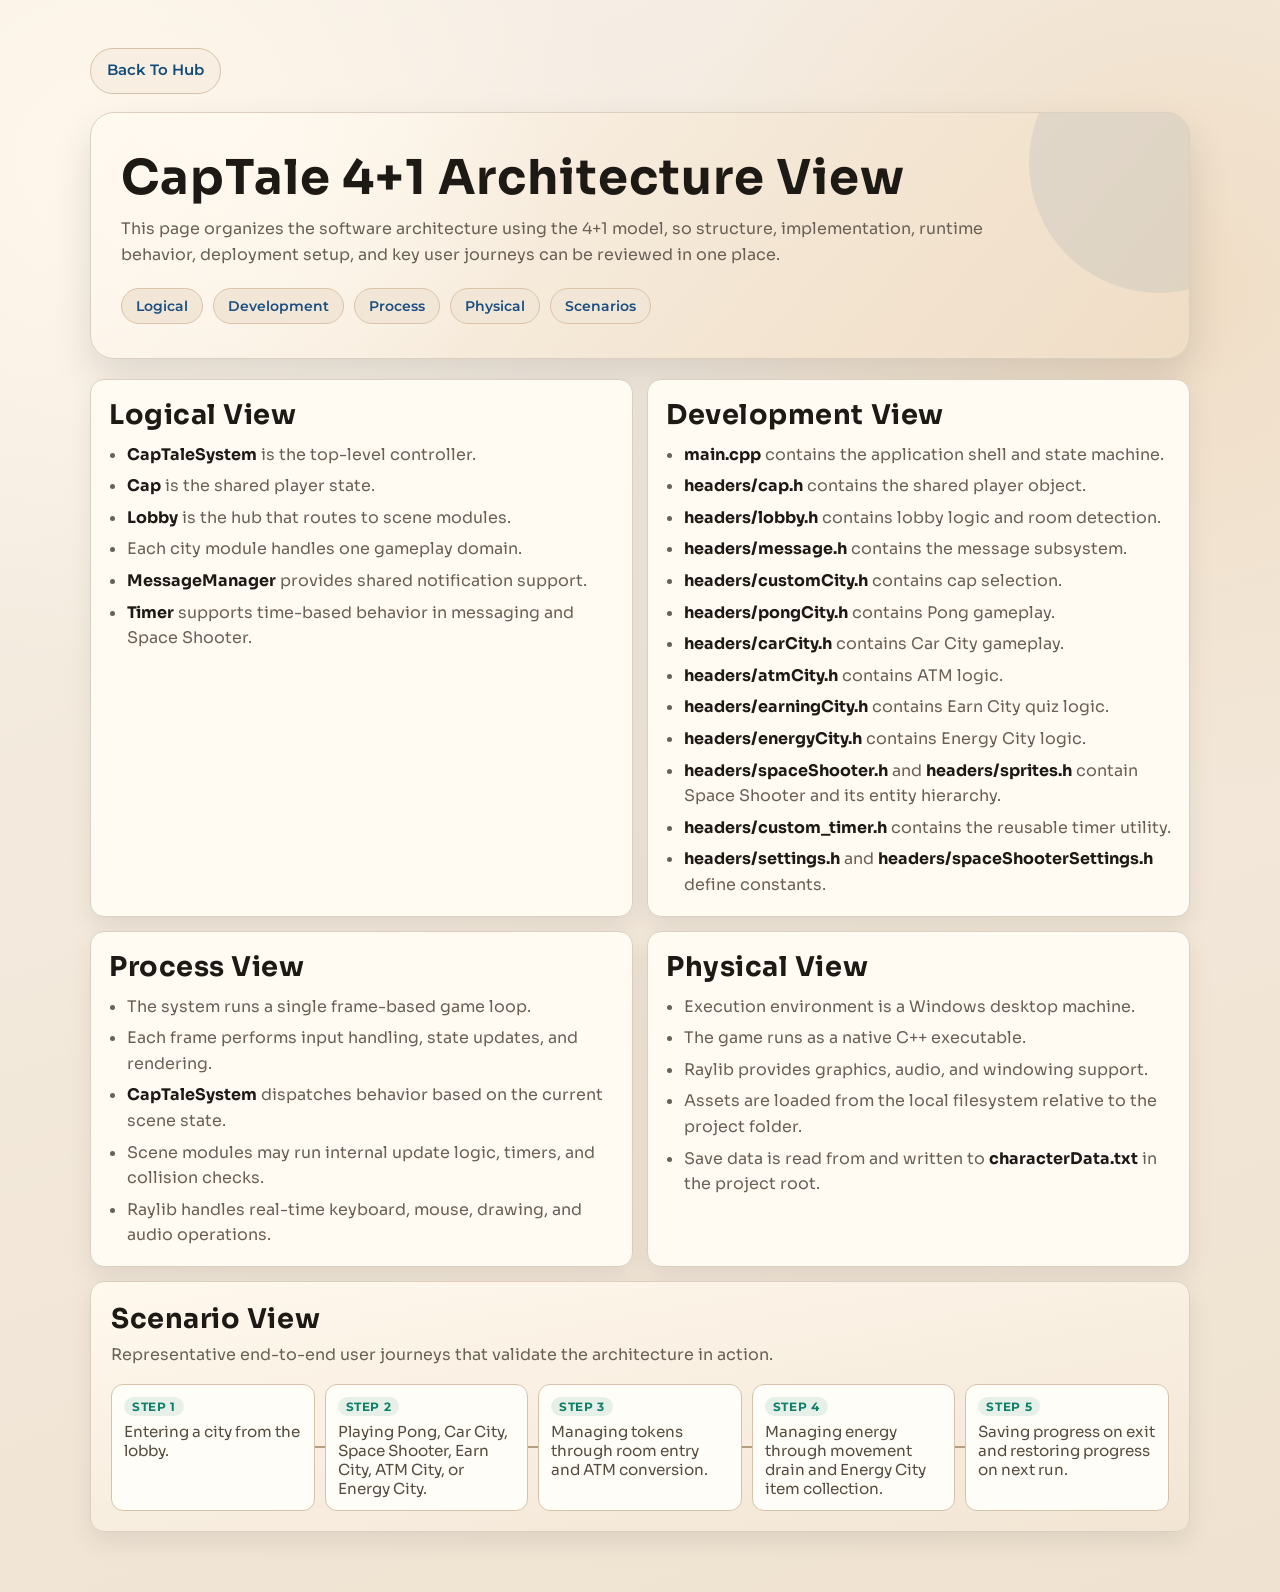
==== 4plus1-view/index.html @ a9eed869 "add 4 + 1 view" ====
<!DOCTYPE html>
<html lang="en">
<head>
  <meta charset="UTF-8">
  <meta name="viewport" content="width=device-width, initial-scale=1.0">
  <title>CapTale 4+1 View</title>
  <link rel="preconnect" href="https://fonts.googleapis.com">
  <link rel="preconnect" href="https://fonts.gstatic.com" crossorigin>
  <link href="https://fonts.googleapis.com/css2?family=Sora:wght@400;500;600;700&display=swap" rel="stylesheet">
  <link href="https://fonts.googleapis.com/css2?family=Montserrat:ital,wght@0,100..900;1,100..900&display=swap" rel="stylesheet">
  <link rel="stylesheet" href="../styles.css">
  <style>
    :root {
      --view-teal: #0d7f68;
      --view-blue: #1b4f82;
      --chip-bg: #f2e6d6;
      --hero-cut: #f0ddc6;
    }

    .hero-view {
      margin-top: 16px;
      background:
        radial-gradient(circle at 12% 0%, #fff9ef 0, transparent 34%),
        linear-gradient(130deg, #fff9f1, #f4e7d5 55%, var(--hero-cut));
    }

    .hero-view h1 {
      margin-bottom: 8px;
    }

    .hero-view p {
      max-width: 72ch;
      margin-bottom: 0;
    }

    .quick-links {
      margin-top: 20px;
      display: flex;
      gap: 10px;
      flex-wrap: wrap;
    }

    .jump-chip {
      text-decoration: none;
      color: var(--view-blue);
      background: var(--chip-bg);
      border: 1px solid #dbc4a9;
      border-radius: 999px;
      padding: 8px 14px;
      font-family: "Montserrat", "Segoe UI", sans-serif;
      font-size: 0.9rem;
      font-weight: 600;
      transition: background 180ms ease, transform 180ms ease;
    }

    .jump-chip:hover {
      background: #ead7bf;
      transform: translateY(-1px);
    }

    .view-grid {
      margin-top: 20px;
      display: grid;
      grid-template-columns: repeat(12, 1fr);
      gap: 14px;
    }

    .view-card {
      grid-column: span 6;
      background: var(--paper);
      border: 1px solid var(--line);
      border-radius: var(--radius-md);
      box-shadow: 0 10px 24px rgba(0, 0, 0, 0.08);
      padding: 18px;
      scroll-margin-top: 24px;
      opacity: 0;
      transform: translateY(14px);
      animation: fadeUp 560ms ease forwards;
    }

    .view-card:nth-child(1) { animation-delay: 70ms; }
    .view-card:nth-child(2) { animation-delay: 140ms; }
    .view-card:nth-child(3) { animation-delay: 210ms; }
    .view-card:nth-child(4) { animation-delay: 280ms; }

    .view-card h2 {
      margin-bottom: 10px;
    }

    .view-card ul {
      margin: 0;
      padding-left: 18px;
      color: var(--muted);
      line-height: 1.6;
    }

    .view-card li + li {
      margin-top: 6px;
    }

    .view-card strong {
      color: var(--ink);
    }

    .scenario-board {
      grid-column: span 12;
      background: linear-gradient(170deg, #fff8ed, #f2e5d4);
      border: 1px solid var(--line);
      border-radius: var(--radius-md);
      padding: 20px;
      box-shadow: 0 10px 24px rgba(0, 0, 0, 0.08);
      scroll-margin-top: 24px;
      opacity: 0;
      transform: translateY(14px);
      animation: fadeUp 560ms ease 340ms forwards;
    }

    .scenario-board h2 {
      margin-bottom: 6px;
    }

    .scenario-board p {
      margin-bottom: 16px;
    }

    .scenario-track {
      display: grid;
      grid-template-columns: repeat(10, 1fr);
      gap: 10px;
    }

    .step {
      grid-column: span 2;
      background: #fffdf8;
      border: 1px solid #d6c2aa;
      border-radius: 12px;
      padding: 12px;
      font-size: 0.95rem;
      color: #564c40;
      position: relative;
      opacity: 0;
      transform: translateY(10px);
      animation: fadeUp 440ms ease forwards;
    }

    .step:nth-child(1) { animation-delay: 420ms; }
    .step:nth-child(2) { animation-delay: 490ms; }
    .step:nth-child(3) { animation-delay: 560ms; }
    .step:nth-child(4) { animation-delay: 630ms; }
    .step:nth-child(5) { animation-delay: 700ms; }

    .step::before {
      content: "";
      position: absolute;
      top: 50%;
      right: -11px;
      width: 10px;
      height: 2px;
      background: #b59d82;
      transform: translateY(-50%);
    }

    .step:last-child::before {
      display: none;
    }

    .step span {
      display: block;
      margin-bottom: 6px;
      padding: 2px 8px;
      border-radius: 999px;
      background: rgba(13, 127, 104, 0.1);
      color: var(--view-teal);
      font-family: "Montserrat", "Segoe UI", sans-serif;
      font-size: 0.78rem;
      font-weight: 700;
      text-transform: uppercase;
      letter-spacing: 0.05em;
      width: fit-content;
    }

    @keyframes fadeUp {
      from {
        opacity: 0;
        transform: translateY(14px);
      }

      to {
        opacity: 1;
        transform: translateY(0);
      }
    }

    @media (max-width: 980px) {
      .view-card {
        grid-column: span 12;
      }

      .step {
        grid-column: span 5;
      }

      .step:nth-child(even)::before {
        display: none;
      }
    }

    @media (max-width: 640px) {
      .quick-links {
        gap: 8px;
      }

      .jump-chip {
        font-size: 0.84rem;
        padding: 7px 12px;
      }

      .scenario-track {
        grid-template-columns: 1fr;
      }

      .step {
        grid-column: span 1;
      }

      .step::before {
        display: none;
      }
    }
  </style>
</head>
<body>
  <main class="page-wrap">
    <p class="back-link"><a class="btn btn-secondary" href="../index.html">Back To Hub</a></p>

    <section class="hero hero-view">
      <h1>CapTale 4+1 Architecture View</h1>
      <p>
        This page organizes the software architecture using the 4+1 model, so structure, implementation,
        runtime behavior, deployment setup, and key user journeys can be reviewed in one place.
      </p>
      <div class="quick-links" aria-label="jump to architectural views">
        <a class="jump-chip" href="#logical">Logical</a>
        <a class="jump-chip" href="#development">Development</a>
        <a class="jump-chip" href="#process">Process</a>
        <a class="jump-chip" href="#physical">Physical</a>
        <a class="jump-chip" href="#scenarios">Scenarios</a>
      </div>
    </section>

    <section class="view-grid" aria-label="4 plus 1 views">
      <article class="view-card" id="logical">
        <h2>Logical View</h2>
        <ul>
          <li><strong>CapTaleSystem</strong> is the top-level controller.</li>
          <li><strong>Cap</strong> is the shared player state.</li>
          <li><strong>Lobby</strong> is the hub that routes to scene modules.</li>
          <li>Each city module handles one gameplay domain.</li>
          <li><strong>MessageManager</strong> provides shared notification support.</li>
          <li><strong>Timer</strong> supports time-based behavior in messaging and Space Shooter.</li>
        </ul>
      </article>

      <article class="view-card" id="development">
        <h2>Development View</h2>
        <ul>
          <li><strong>main.cpp</strong> contains the application shell and state machine.</li>
          <li><strong>headers/cap.h</strong> contains the shared player object.</li>
          <li><strong>headers/lobby.h</strong> contains lobby logic and room detection.</li>
          <li><strong>headers/message.h</strong> contains the message subsystem.</li>
          <li><strong>headers/customCity.h</strong> contains cap selection.</li>
          <li><strong>headers/pongCity.h</strong> contains Pong gameplay.</li>
          <li><strong>headers/carCity.h</strong> contains Car City gameplay.</li>
          <li><strong>headers/atmCity.h</strong> contains ATM logic.</li>
          <li><strong>headers/earningCity.h</strong> contains Earn City quiz logic.</li>
          <li><strong>headers/energyCity.h</strong> contains Energy City logic.</li>
          <li><strong>headers/spaceShooter.h</strong> and <strong>headers/sprites.h</strong> contain Space Shooter and its entity hierarchy.</li>
          <li><strong>headers/custom_timer.h</strong> contains the reusable timer utility.</li>
          <li><strong>headers/settings.h</strong> and <strong>headers/spaceShooterSettings.h</strong> define constants.</li>
        </ul>
      </article>

      <article class="view-card" id="process">
        <h2>Process View</h2>
        <ul>
          <li>The system runs a single frame-based game loop.</li>
          <li>Each frame performs input handling, state updates, and rendering.</li>
          <li><strong>CapTaleSystem</strong> dispatches behavior based on the current scene state.</li>
          <li>Scene modules may run internal update logic, timers, and collision checks.</li>
          <li>Raylib handles real-time keyboard, mouse, drawing, and audio operations.</li>
        </ul>
      </article>

      <article class="view-card" id="physical">
        <h2>Physical View</h2>
        <ul>
          <li>Execution environment is a Windows desktop machine.</li>
          <li>The game runs as a native C++ executable.</li>
          <li>Raylib provides graphics, audio, and windowing support.</li>
          <li>Assets are loaded from the local filesystem relative to the project folder.</li>
          <li>Save data is read from and written to <strong>characterData.txt</strong> in the project root.</li>
        </ul>
      </article>

      <article class="scenario-board" id="scenarios">
        <h2>Scenario View</h2>
        <p>Representative end-to-end user journeys that validate the architecture in action.</p>
        <div class="scenario-track" aria-label="scenario timeline">
          <div class="step">
            <span>Step 1</span>
            Entering a city from the lobby.
          </div>
          <div class="step">
            <span>Step 2</span>
            Playing Pong, Car City, Space Shooter, Earn City, ATM City, or Energy City.
          </div>
          <div class="step">
            <span>Step 3</span>
            Managing tokens through room entry and ATM conversion.
          </div>
          <div class="step">
            <span>Step 4</span>
            Managing energy through movement drain and Energy City item collection.
          </div>
          <div class="step">
            <span>Step 5</span>
            Saving progress on exit and restoring progress on next run.
          </div>
        </div>
      </article>
    </section>
  </main>
</body>
</html>
---- styles.css ----
:root {
  --bg-1: #f6efe6;
  --bg-2: #efe2d0;
  --paper: #fffaf2;
  --ink: #1d1a16;
  --muted: #6a6156;
  --accent: #0e7c66;
  --accent-2: #114b7a;
  --line: #dccfbf;
  --shadow: 0 18px 40px rgba(0, 0, 0, 0.12);
  --radius-lg: 24px;
  --radius-md: 14px;
}

* {
  box-sizing: border-box;
}

body {
  margin: 0;
  font-family: "Sora", "Segoe UI", sans-serif;
  color: var(--ink);
  background:
    radial-gradient(circle at 8% 10%, #fff7eb 0, transparent 28%),
    radial-gradient(circle at 92% 18%, #f0ddc5 0, transparent 30%),
    linear-gradient(160deg, var(--bg-1), var(--bg-2));
  min-height: 100vh;
}

.page-wrap {
  max-width: 1140px;
  margin: 0 auto;
  padding: 48px 20px 60px;
}

.hero {
  background: linear-gradient(145deg, #fff9f1, #f3e6d4);
  border: 1px solid var(--line);
  border-radius: var(--radius-lg);
  box-shadow: var(--shadow);
  padding: 34px 30px;
  position: relative;
  overflow: hidden;
}

.hero::after {
  content: "";
  position: absolute;
  right: -100px;
  top: -80px;
  width: 260px;
  height: 260px;
  border-radius: 50%;
  background: rgba(17, 75, 122, 0.08);
}

h1,
h2,
h3 {
  margin-top: 0;
  letter-spacing: 0.02em;
  font-weight: 700;
}

h1 {
  font-size: clamp(2rem, 4.4vw, 3rem);
  margin-bottom: 12px;
}

h2 {
  font-size: clamp(1.35rem, 2.3vw, 1.7rem);
}

p {
  line-height: 1.62;
  color: var(--muted);
  margin-top: 0;
}

.lead {
  max-width: 70ch;
  margin-bottom: 0;
}

.grid {
  display: grid;
  grid-template-columns: repeat(12, 1fr);
  gap: 16px;
  margin-top: 24px;
}

.card {
  grid-column: span 6;
  background: var(--paper);
  border: 1px solid var(--line);
  border-radius: var(--radius-md);
  box-shadow: 0 10px 28px rgba(0, 0, 0, 0.08);
  padding: 20px;
  display: flex;
  flex-direction: column;
  gap: 14px;
  animation: rise 520ms ease both;
}

.card:nth-child(2) {
  animation-delay: 60ms;
}

.card:nth-child(3) {
  animation-delay: 120ms;
}

.card:nth-child(4) {
  animation-delay: 180ms;
}

.button-row {
  display: flex;
  gap: 10px;
  flex-wrap: wrap;
}

.btn {
  font-family: "Montserrat", "Segoe UI", sans-serif;
  text-decoration: none;
  border-radius: 999px;
  border: 1px solid transparent;
  padding: 10px 16px;
  font-size: 0.92rem;
  font-weight: 600;
  transition: transform 180ms ease, box-shadow 180ms ease, background 180ms ease;
  display: inline-flex;
  align-items: center;
  justify-content: center;
}

.btn:hover {
  transform: translateY(-2px);
}

.btn:focus-visible {
  outline: 2px solid #1a8d75;
  outline-offset: 2px;
}

.btn-primary {
  background: linear-gradient(120deg, var(--accent), #1f9e84);
  color: #f9fffd;
  box-shadow: 0 10px 20px rgba(14, 124, 102, 0.27);
}

.btn-secondary {
  background: #f8efe2;
  color: var(--accent-2);
  border-color: #d6c2aa;
}

.back-link {
  margin: 0 0 18px;
}

.gallery {
  margin-top: 20px;
  display: grid;
  grid-template-columns: repeat(12, 1fr);
  gap: 14px;
}

.diagram-item {
  grid-column: span 6;
  background: var(--paper);
  border: 1px solid var(--line);
  border-radius: var(--radius-md);
  padding: 14px;
  box-shadow: 0 8px 24px rgba(0, 0, 0, 0.08);
}

.diagram-item img {
  width: 100%;
  aspect-ratio: 16 / 9;
  object-fit: contain;
  background: #f4ecdf;
  border-radius: 10px;
  border: 1px solid #d7c6b1;
}

.diagram-item h3 {
  font-family: "Montserrat", "Segoe UI", sans-serif;
  font-size: 1.02rem;
  margin: 12px 0 10px;
}

@keyframes rise {
  from {
    opacity: 0;
    transform: translateY(12px);
  }

  to {
    opacity: 1;
    transform: translateY(0);
  }
}

@media (max-width: 880px) {
  .card,
  .diagram-item {
    grid-column: span 12;
  }
}

@media (max-width: 600px) {
  .page-wrap {
    padding: 24px 14px 40px;
  }

  .hero {
    padding: 24px 18px;
  }
}
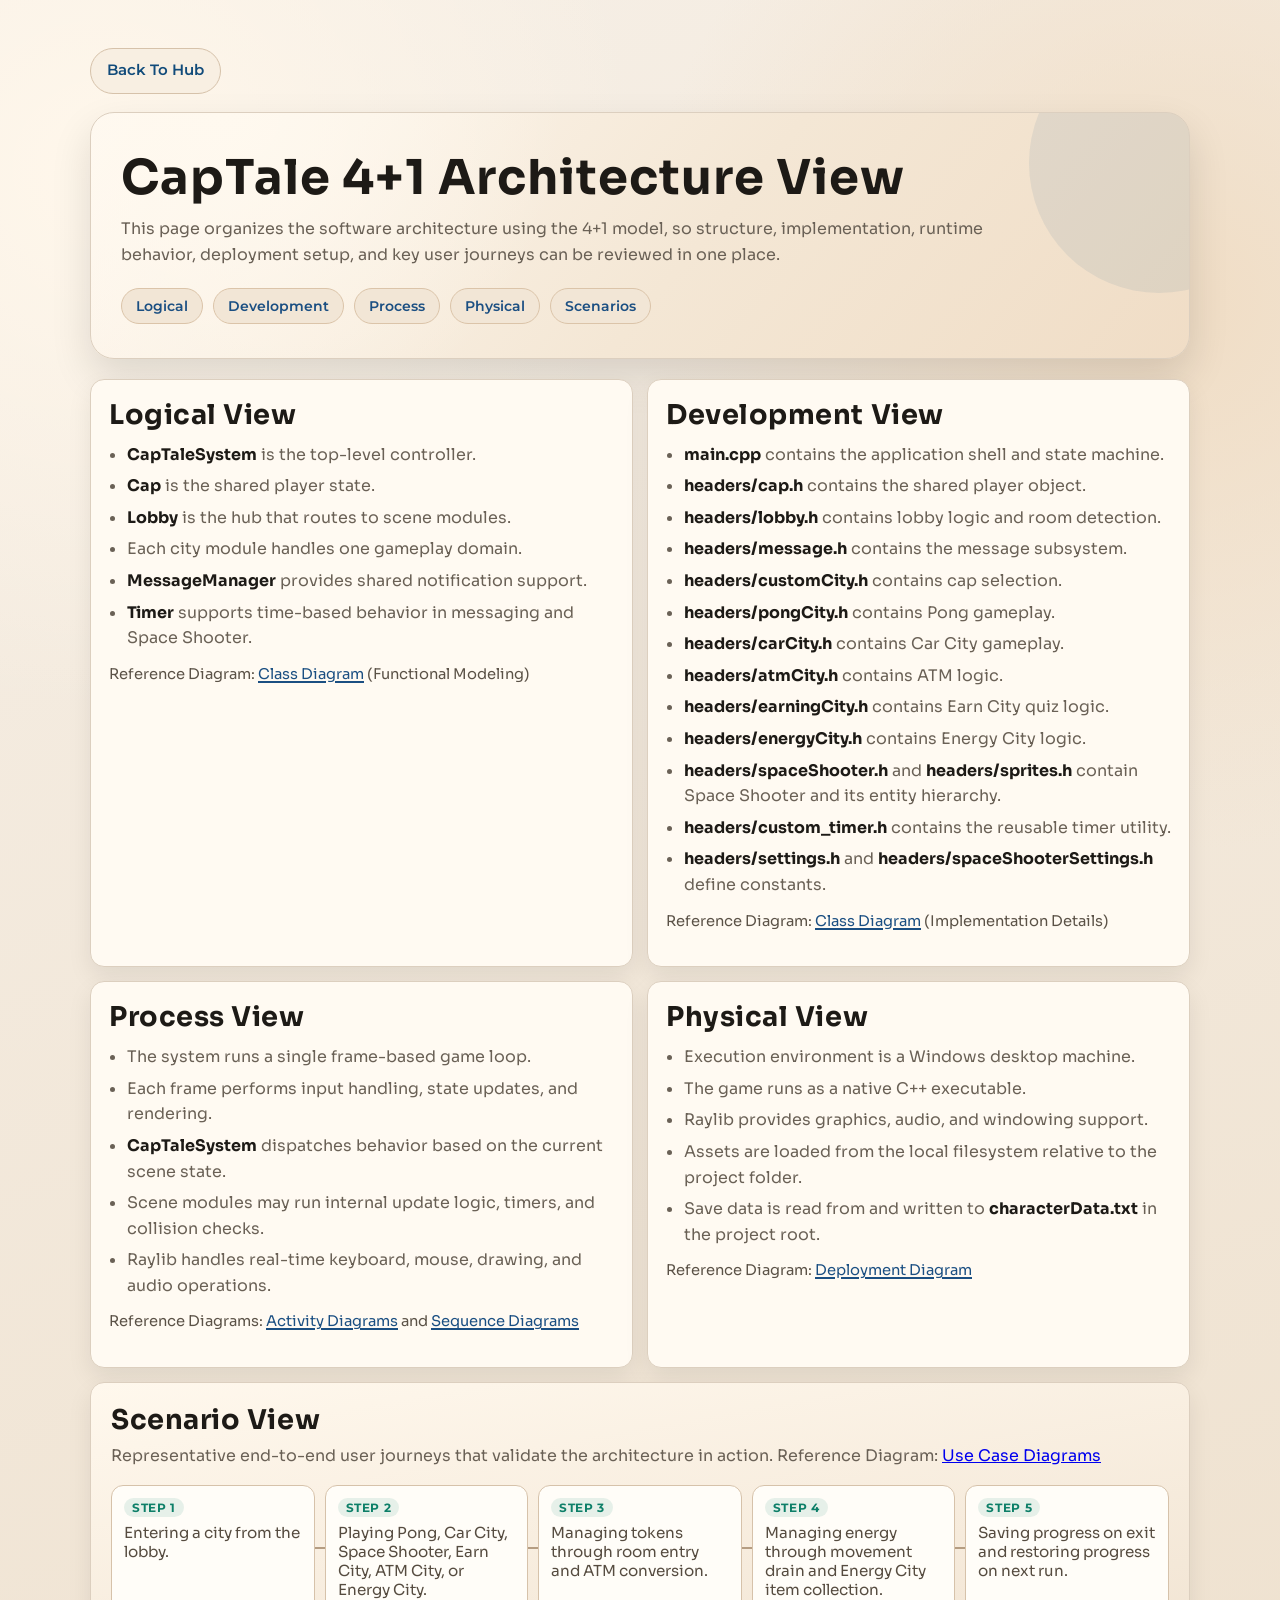
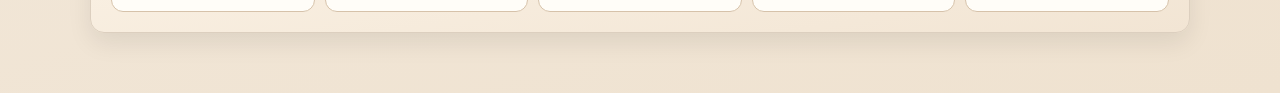
==== commit 2ff16e38: "add reference diagrams in 4 + 1 view" ====
--- a/4plus1-view/index.html
+++ b/4plus1-view/index.html
@@ -102,6 +102,18 @@
       color: var(--ink);
     }
 
+    .view-ref {
+      margin-top: 12px;
+      font-size: 0.92rem;
+      color: #5b5247;
+    }
+
+    .view-ref a {
+      color: var(--view-blue);
+      text-decoration-thickness: 1.5px;
+      text-underline-offset: 2px;
+    }
+
     .scenario-board {
       grid-column: span 12;
       background: linear-gradient(170deg, #fff8ed, #f2e5d4);
@@ -122,6 +134,57 @@
     .scenario-board p {
       margin-bottom: 16px;
     }
+
+    .evidence-grid {
+      margin-top: 16px;
+      display: grid;
+      grid-template-columns: repeat(12, 1fr);
+      gap: 14px;
+    }
+
+    .evidence-card {
+      grid-column: span 6;
+      background: #fff8ee;
+      border: 1px solid #deccb6;
+      border-radius: var(--radius-md);
+      box-shadow: 0 10px 24px rgba(0, 0, 0, 0.07);
+      padding: 18px;
+      opacity: 0;
+      transform: translateY(14px);
+      animation: fadeUp 560ms ease forwards;
+    }
+
+    .evidence-card h2 {
+      margin-bottom: 10px;
+    }
+
+    .evidence-card p {
+      margin: 0 0 12px;
+    }
+
+    .evidence-card ul {
+      margin: 0;
+      padding-left: 18px;
+      color: var(--muted);
+      line-height: 1.6;
+    }
+
+    .evidence-card li + li {
+      margin-top: 6px;
+    }
+
+    .evidence-card strong {
+      color: var(--ink);
+    }
+
+    .evidence-card a {
+      color: var(--view-blue);
+      text-decoration-thickness: 1.5px;
+      text-underline-offset: 2px;
+    }
+
+    .evidence-card:nth-child(1) { animation-delay: 780ms; }
+    .evidence-card:nth-child(2) { animation-delay: 860ms; }
 
     .scenario-track {
       display: grid;
@@ -193,6 +256,10 @@
 
     @media (max-width: 980px) {
       .view-card {
+        grid-column: span 12;
+      }
+
+      .evidence-card {
         grid-column: span 12;
       }
 
@@ -259,6 +326,7 @@
           <li><strong>MessageManager</strong> provides shared notification support.</li>
           <li><strong>Timer</strong> supports time-based behavior in messaging and Space Shooter.</li>
         </ul>
+        <p class="view-ref">Reference Diagram: <a href="../class-diagram/index.html">Class Diagram</a> (Functional Modeling)</p>
       </article>
 
       <article class="view-card" id="development">
@@ -278,6 +346,7 @@
           <li><strong>headers/custom_timer.h</strong> contains the reusable timer utility.</li>
           <li><strong>headers/settings.h</strong> and <strong>headers/spaceShooterSettings.h</strong> define constants.</li>
         </ul>
+        <p class="view-ref">Reference Diagram: <a href="../class-diagram/index.html">Class Diagram</a> (Implementation Details)</p>
       </article>
 
       <article class="view-card" id="process">
@@ -289,6 +358,7 @@
           <li>Scene modules may run internal update logic, timers, and collision checks.</li>
           <li>Raylib handles real-time keyboard, mouse, drawing, and audio operations.</li>
         </ul>
+        <p class="view-ref">Reference Diagrams: <a href="../activity-diagram/index.html">Activity Diagrams</a> and <a href="../sequence-diagram/index.html">Sequence Diagrams</a></p>
       </article>
 
       <article class="view-card" id="physical">
@@ -300,11 +370,12 @@
           <li>Assets are loaded from the local filesystem relative to the project folder.</li>
           <li>Save data is read from and written to <strong>characterData.txt</strong> in the project root.</li>
         </ul>
+        <p class="view-ref">Reference Diagram: <a href="../deployment-diagram/index.html">Deployment Diagram</a></p>
       </article>
 
       <article class="scenario-board" id="scenarios">
         <h2>Scenario View</h2>
-        <p>Representative end-to-end user journeys that validate the architecture in action.</p>
+        <p>Representative end-to-end user journeys that validate the architecture in action. Reference Diagram: <a href="../usecase-diagram/index.html">Use Case Diagrams</a></p>
         <div class="scenario-track" aria-label="scenario timeline">
           <div class="step">
             <span>Step 1</span>
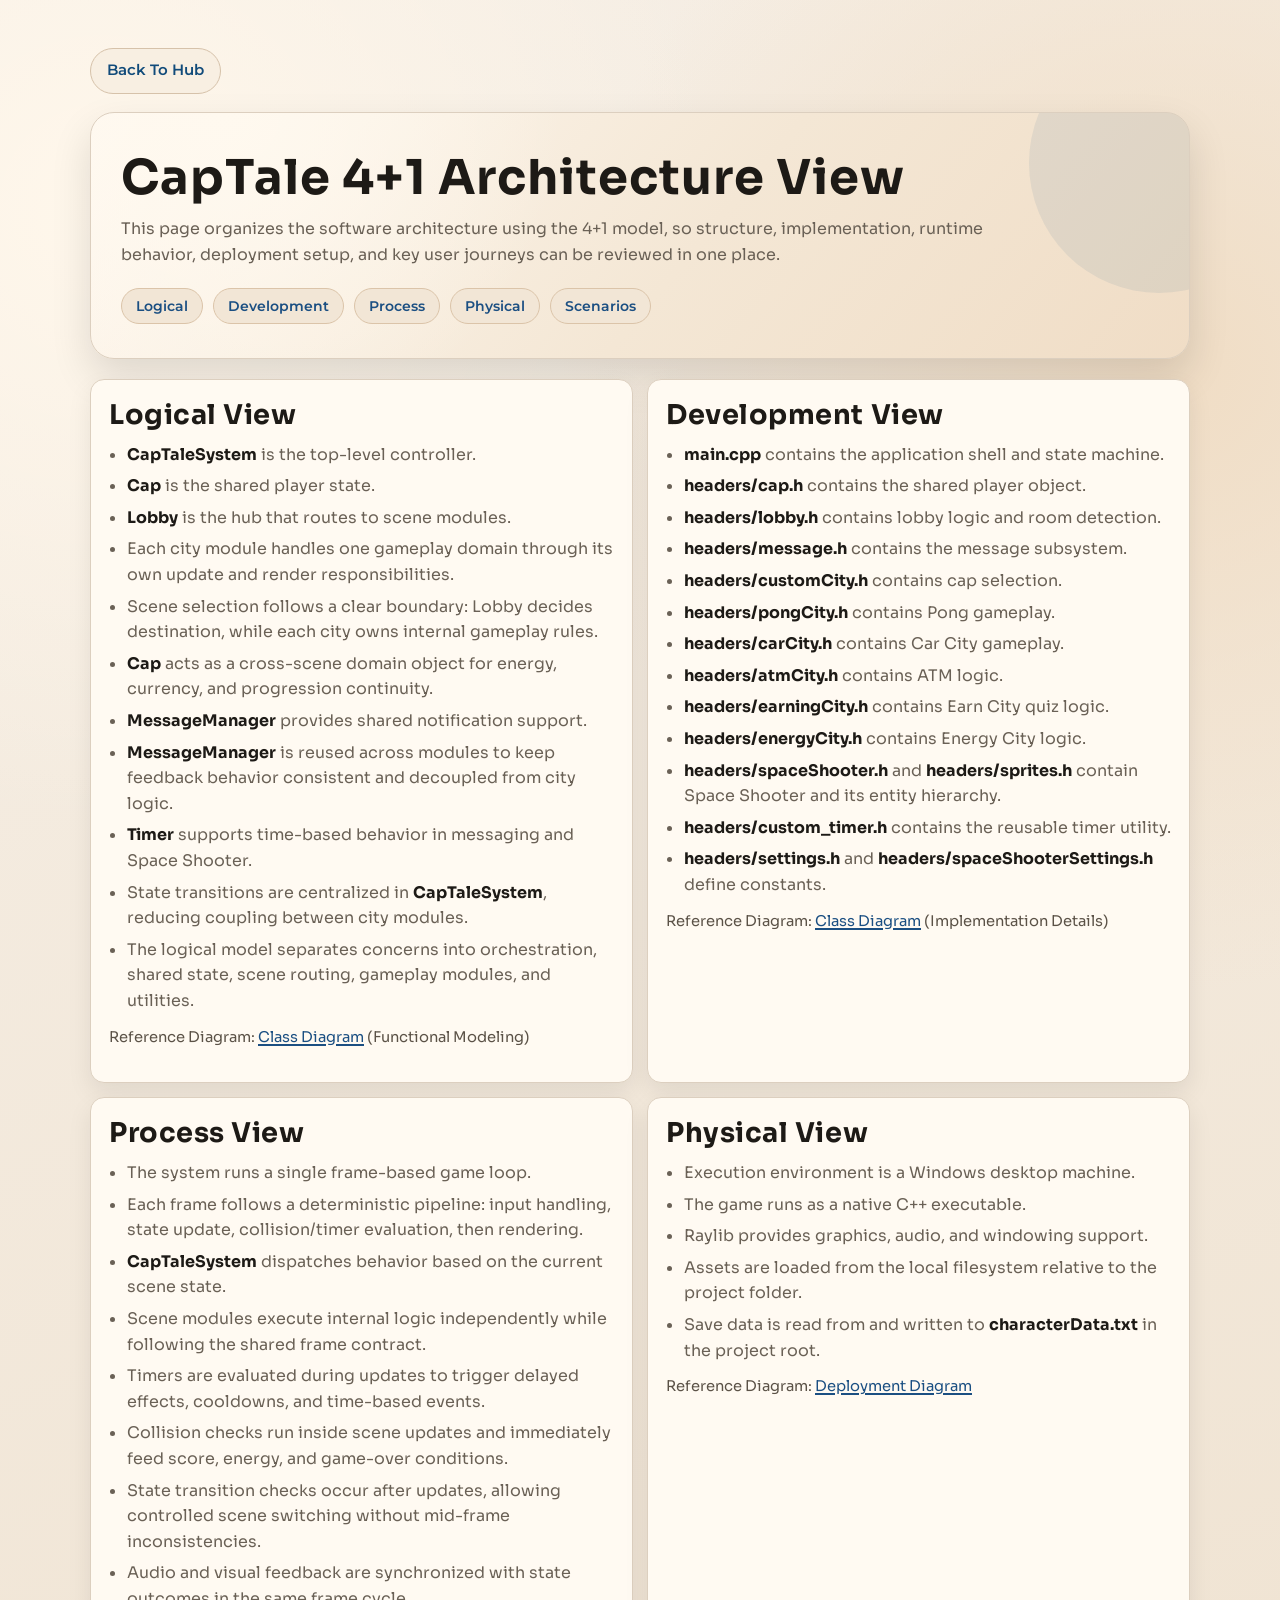
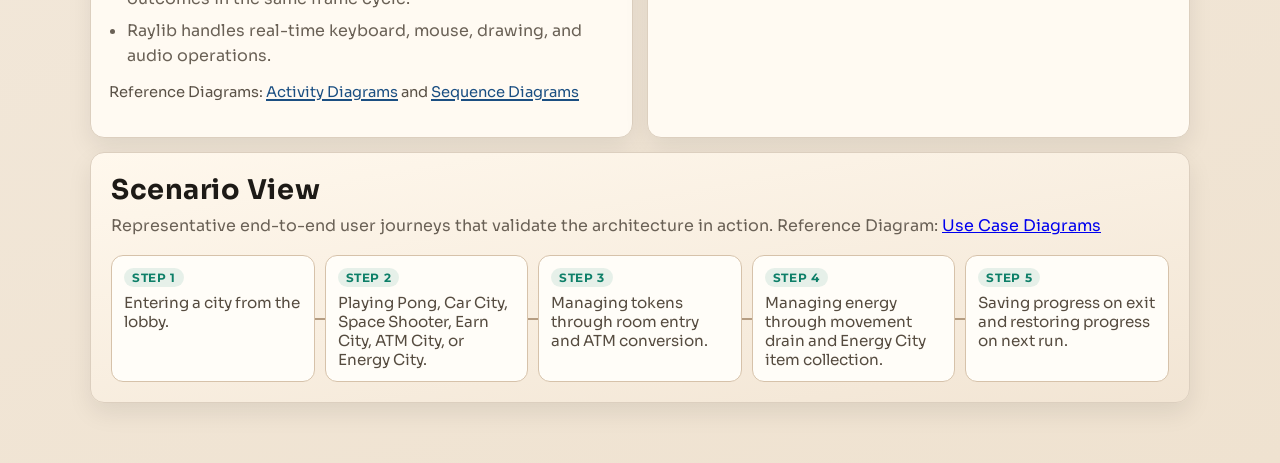
==== commit 1402fe3d: "add details in 4 + 1 and reorder cards in main page" ====
--- a/4plus1-view/index.html
+++ b/4plus1-view/index.html
@@ -322,9 +322,14 @@
           <li><strong>CapTaleSystem</strong> is the top-level controller.</li>
           <li><strong>Cap</strong> is the shared player state.</li>
           <li><strong>Lobby</strong> is the hub that routes to scene modules.</li>
-          <li>Each city module handles one gameplay domain.</li>
+          <li>Each city module handles one gameplay domain through its own update and render responsibilities.</li>
+          <li>Scene selection follows a clear boundary: Lobby decides destination, while each city owns internal gameplay rules.</li>
+          <li><strong>Cap</strong> acts as a cross-scene domain object for energy, currency, and progression continuity.</li>
           <li><strong>MessageManager</strong> provides shared notification support.</li>
+          <li><strong>MessageManager</strong> is reused across modules to keep feedback behavior consistent and decoupled from city logic.</li>
           <li><strong>Timer</strong> supports time-based behavior in messaging and Space Shooter.</li>
+          <li>State transitions are centralized in <strong>CapTaleSystem</strong>, reducing coupling between city modules.</li>
+          <li>The logical model separates concerns into orchestration, shared state, scene routing, gameplay modules, and utilities.</li>
         </ul>
         <p class="view-ref">Reference Diagram: <a href="../class-diagram/index.html">Class Diagram</a> (Functional Modeling)</p>
       </article>
@@ -353,9 +358,13 @@
         <h2>Process View</h2>
         <ul>
           <li>The system runs a single frame-based game loop.</li>
-          <li>Each frame performs input handling, state updates, and rendering.</li>
+          <li>Each frame follows a deterministic pipeline: input handling, state update, collision/timer evaluation, then rendering.</li>
           <li><strong>CapTaleSystem</strong> dispatches behavior based on the current scene state.</li>
-          <li>Scene modules may run internal update logic, timers, and collision checks.</li>
+          <li>Scene modules execute internal logic independently while following the shared frame contract.</li>
+          <li>Timers are evaluated during updates to trigger delayed effects, cooldowns, and time-based events.</li>
+          <li>Collision checks run inside scene updates and immediately feed score, energy, and game-over conditions.</li>
+          <li>State transition checks occur after updates, allowing controlled scene switching without mid-frame inconsistencies.</li>
+          <li>Audio and visual feedback are synchronized with state outcomes in the same frame cycle.</li>
           <li>Raylib handles real-time keyboard, mouse, drawing, and audio operations.</li>
         </ul>
         <p class="view-ref">Reference Diagrams: <a href="../activity-diagram/index.html">Activity Diagrams</a> and <a href="../sequence-diagram/index.html">Sequence Diagrams</a></p>
